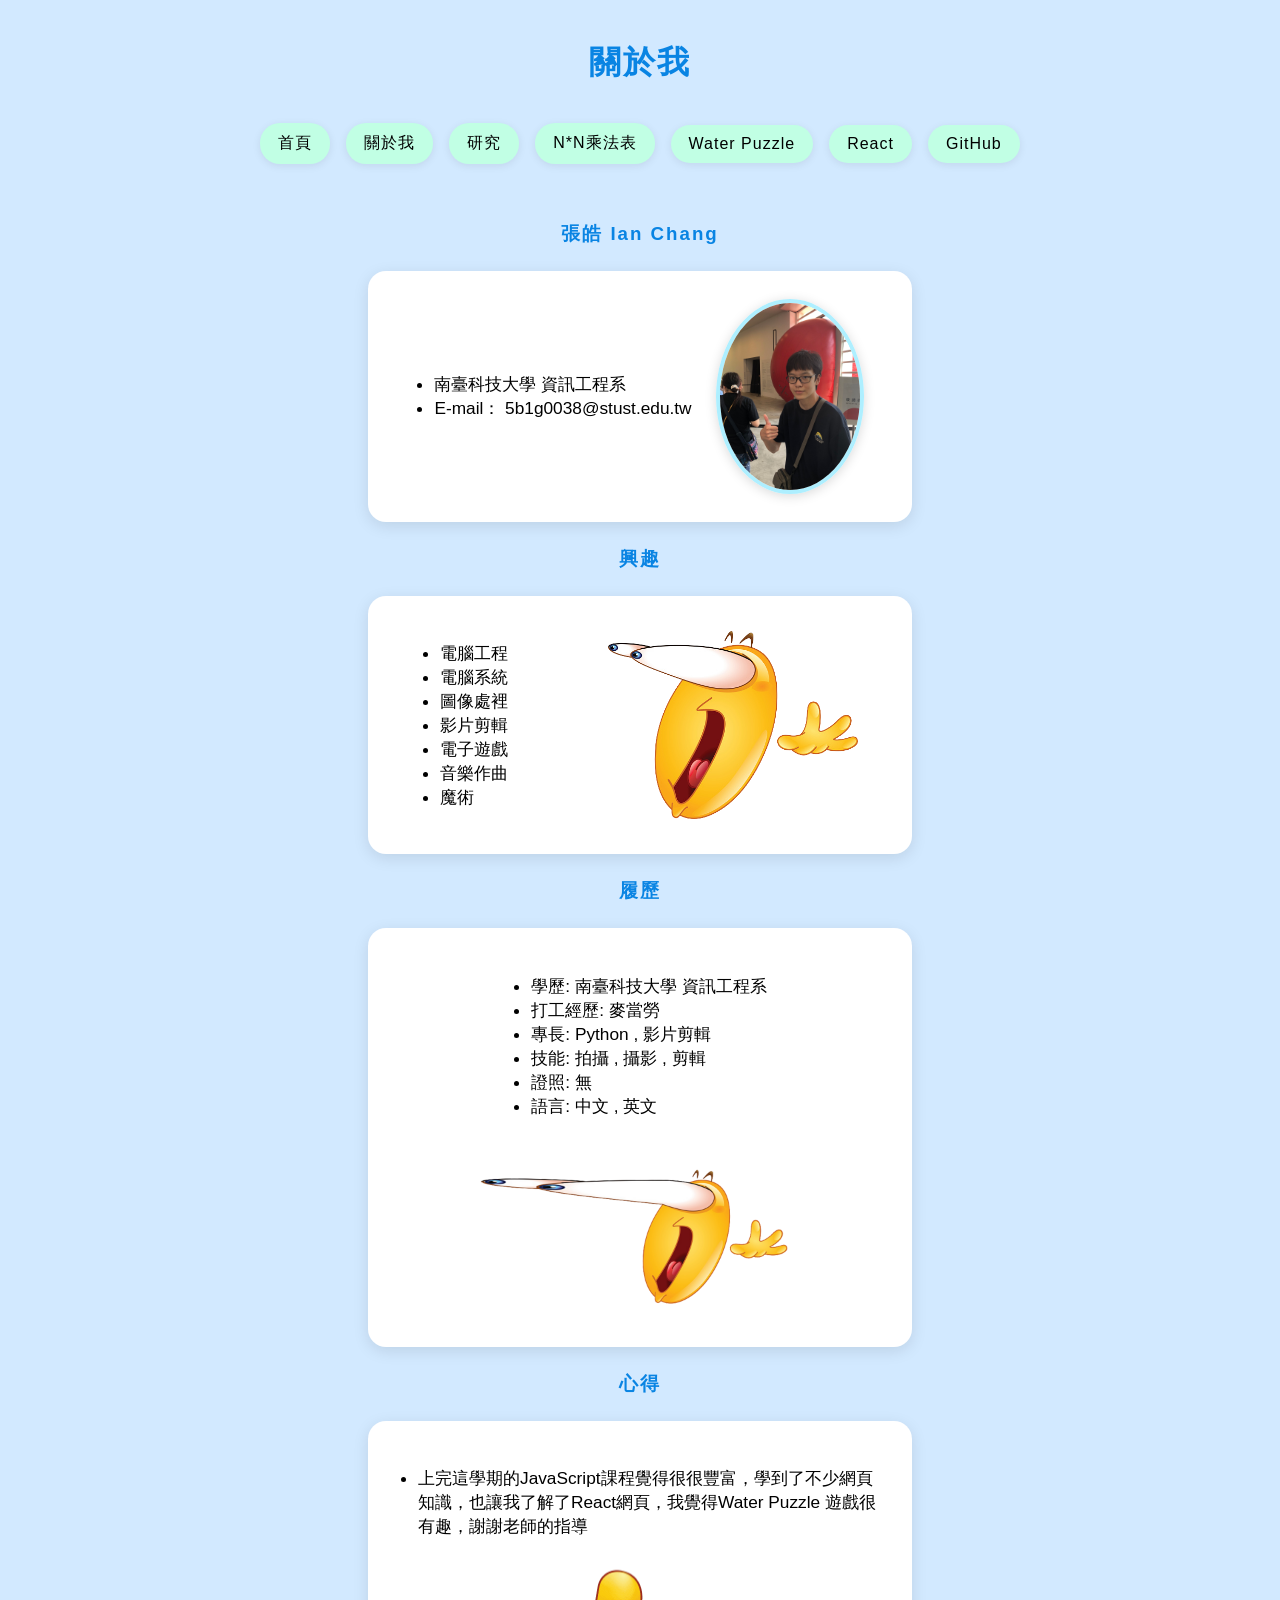
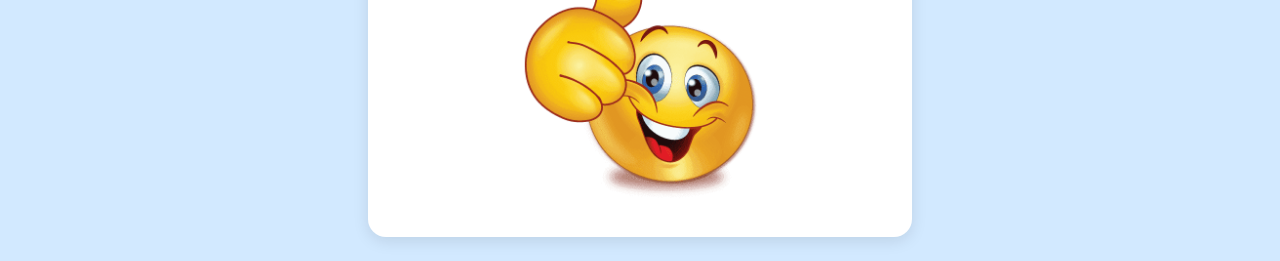
==== about.html @ 7ba42ba7 "omg" ====
<!DOCTYPE html>
<html lang="en">

<head>
    <meta charset="UTF-8">
    <meta name="viewport" content="width=device-width, initial-scale=1.0">
    <title>關於張皓</title>
    <link rel="stylesheet" href="style/style.css">
    <link rel="icon" href="img/user.png" type="image/png">
    <style>
        body{
            background-color: #D2E9FF;
        }
        table, td { border: none; }
    </style>
</head>

<body>
    <div class="center">
        <h1>關於我</h1>
    </div>
    <div class="center">
        <a href="index.html">首頁</a>
        <a href="about.html">關於我</a>
        <a href="research.html">研究</a>
        <a href="homework.html">N*N乘法表</a>
        <a href="https://hawhawian.github.io/IanWaterPuzzle/">Water Puzzle</a>
        <a href="https://hawhawian.github.io/ian-react-app/">React</a>
        <a href="https://github.com/hawhawian">GitHub</a>
    </div>
    <br>
    <div>
        <h3>張皓 Ian Chang</h3>
    </div>
    <div class="info-card">
        <div class="info-flex">
            <ul>
                <li>南臺科技大學 資訊工程系</li>
                <li>E-mail： 5b1g0038@stust.edu.tw</li>
            </ul>
            <img src="img/ian.JPG" alt="張皓" width="140px" class="avatar" />
        </div>
    </div>
    <div>
        <h3>興趣</h3>
    </div>
    <div class="interest-card">
        <div class="info-flex">
            <ul>
                <li>電腦工程</li>
                <li>電腦系統</li>
                <li>圖像處裡</li>
                <li>影片剪輯</li>
                <li>電子遊戲</li>
                <li>音樂作曲</li>
                <li>魔術</li>
            </ul>
            <img src="img/omg.PNG" alt="OMG" width="250px" style="margin-left:100px;" />
        </div>
    </div>
    <div>
        <h3>履歷</h3>
    </div>
    <div class="interest-card">
        <div class="info-flex">
            <ul>
                <li>學歷: 南臺科技大學 資訊工程系</li>
                <li>打工經歷: 麥當勞</li>
                <li>專長: Python , 影片剪輯</li>
                <li>技能: 拍攝 , 攝影 , 剪輯</li>
                <li>證照: 無</li>
                <li>語言: 中文 , 英文</li>
            </ul>
        </div>
        <div style="text-align:center;">
            <img src="img/omfg.PNG" alt="OMFG" width="320px" />
        </div>
    </div>
    <div>
        <h3>心得</h3>
    </div>
    <div class="info-card">
        <div class="info-flex">
            <ul>
                <li>上完這學期的JavaScript課程覺得很很豐富，學到了不少網頁知識，也讓我了解了React網頁，我覺得Water Puzzle 遊戲很有趣，謝謝老師的指導</li>
            </ul>
        </div>
        <div style="text-align:center;">
            <img src="img/great.PNG" alt="Great" width="250px" />
        </div>
    </div>
</body>

</html>
---- style/style.css ----
body{
    background-color: #D2E9FF;
    font-family: 'Segoe UI', '微軟正黑體', Arial, sans-serif;
    margin: 0;
    padding: 0;
}
a{
    color: #333;
    background: #C1FFE4;
    text-decoration: none;
    padding: 10px 18px;
    margin: 0 8px;
    border-radius: 20px;
    border: none;
    box-shadow: 0 2px 8px rgba(0,0,0,0.08);
    transition: background 0.3s, color 0.3s, transform 0.2s;
    font-weight: 500;
    letter-spacing: 1px;
    display: inline-block;
}
a:hover, a:focus {
    background: #00b894;
    color: #fff;
    transform: translateY(-2px) scale(1.05);
}
a:link{
    color:black;
}
.center {
    display: flex;
    justify-content: center;
    align-items: center;
    margin-top: 20px;
    margin-bottom: 20px;
}
.card, .info-card, .interest-card, #myresearch, #myId {
    background: #fff;
    border-radius: 18px;
    box-shadow: 0 4px 16px rgba(0,0,0,0.10);
    padding: 28px 32px;
    margin: 24px auto;
    width: 480px;
    max-width: 95vw;
}
.info-flex {
    display: flex;
    align-items: center;
    justify-content: center;
}
.avatar {
    border-radius: 50%;
    box-shadow: 0 2px 12px rgba(0,0,0,0.15);
    border: 4px solid #aeefff;
    margin-left: 24px;
}
h1, h3 {
    text-align: center;
    color: #0984e3;
    letter-spacing: 2px;
    margin-bottom: 18px;
}
ul {
    font-size: 1.08em;
    padding-left: 18px;
}
input[type="number"], input[type="button"] {
    padding: 8px 12px;
    border-radius: 8px;
    border: 1px solid #aeefff;
    margin: 0 6px;
    font-size: 1em;
    outline: none;
    transition: border 0.2s;
}
input[type="number"]:focus {
    border: 1.5px solid #0984e3;
}
input[type="button"] {
    background: #aeefff;
    color: #333;
    font-weight: 500;
    cursor: pointer;
    border: none;
    transition: background 0.3s, color 0.3s;
}
input[type="button"]:hover {
    background: #00b894;
    color: #fff;
}
@media (max-width: 600px) {
    .card, .info-card, .interest-card, #myresearch, #myId { width: 98vw; padding: 12px 4vw;}
    .info-flex { flex-direction: column; }
    .avatar { margin: 18px 0 0 0; width: 120px !important; }
    .center { flex-direction: column; }
}
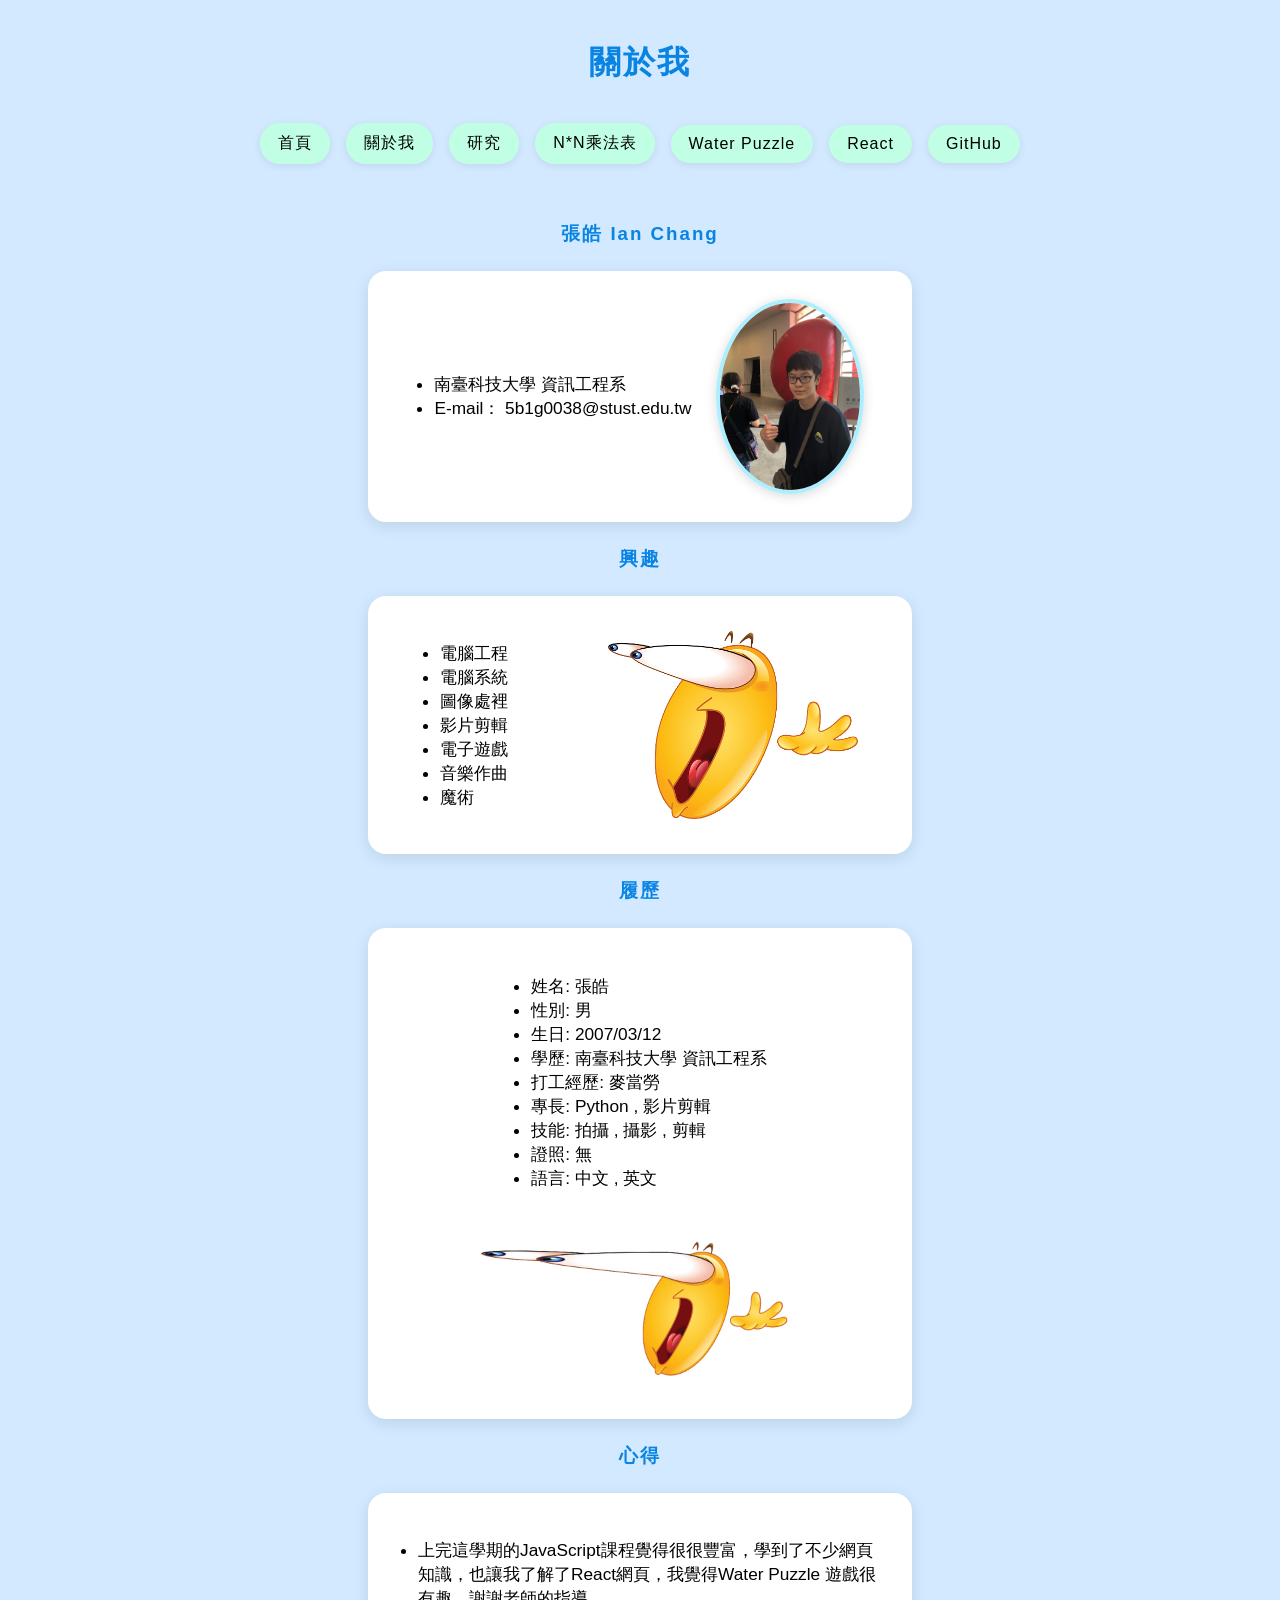
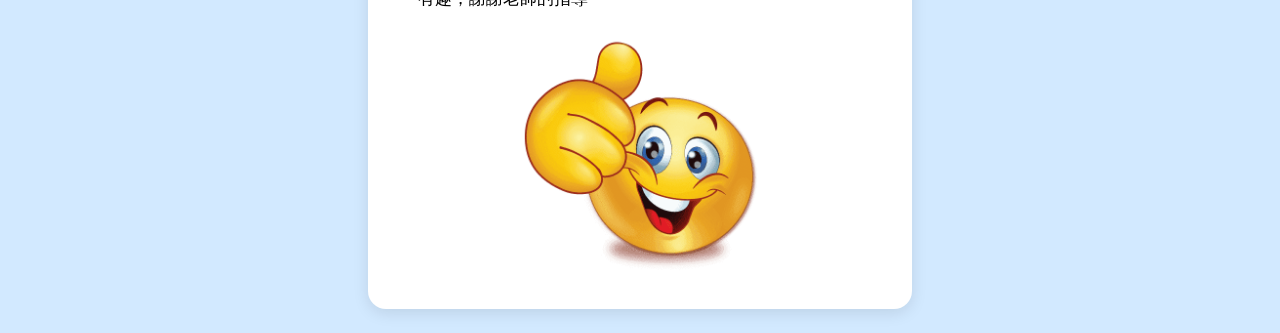
==== commit 427b7ef2: "info" ====
--- a/about.html
+++ b/about.html
@@ -64,6 +64,9 @@
     <div class="interest-card">
         <div class="info-flex">
             <ul>
+                <li>姓名: 張皓</li>
+                <li>性別: 男</li>
+                <li>生日: 2007/03/12</li>
                 <li>學歷: 南臺科技大學 資訊工程系</li>
                 <li>打工經歷: 麥當勞</li>
                 <li>專長: Python , 影片剪輯</li>
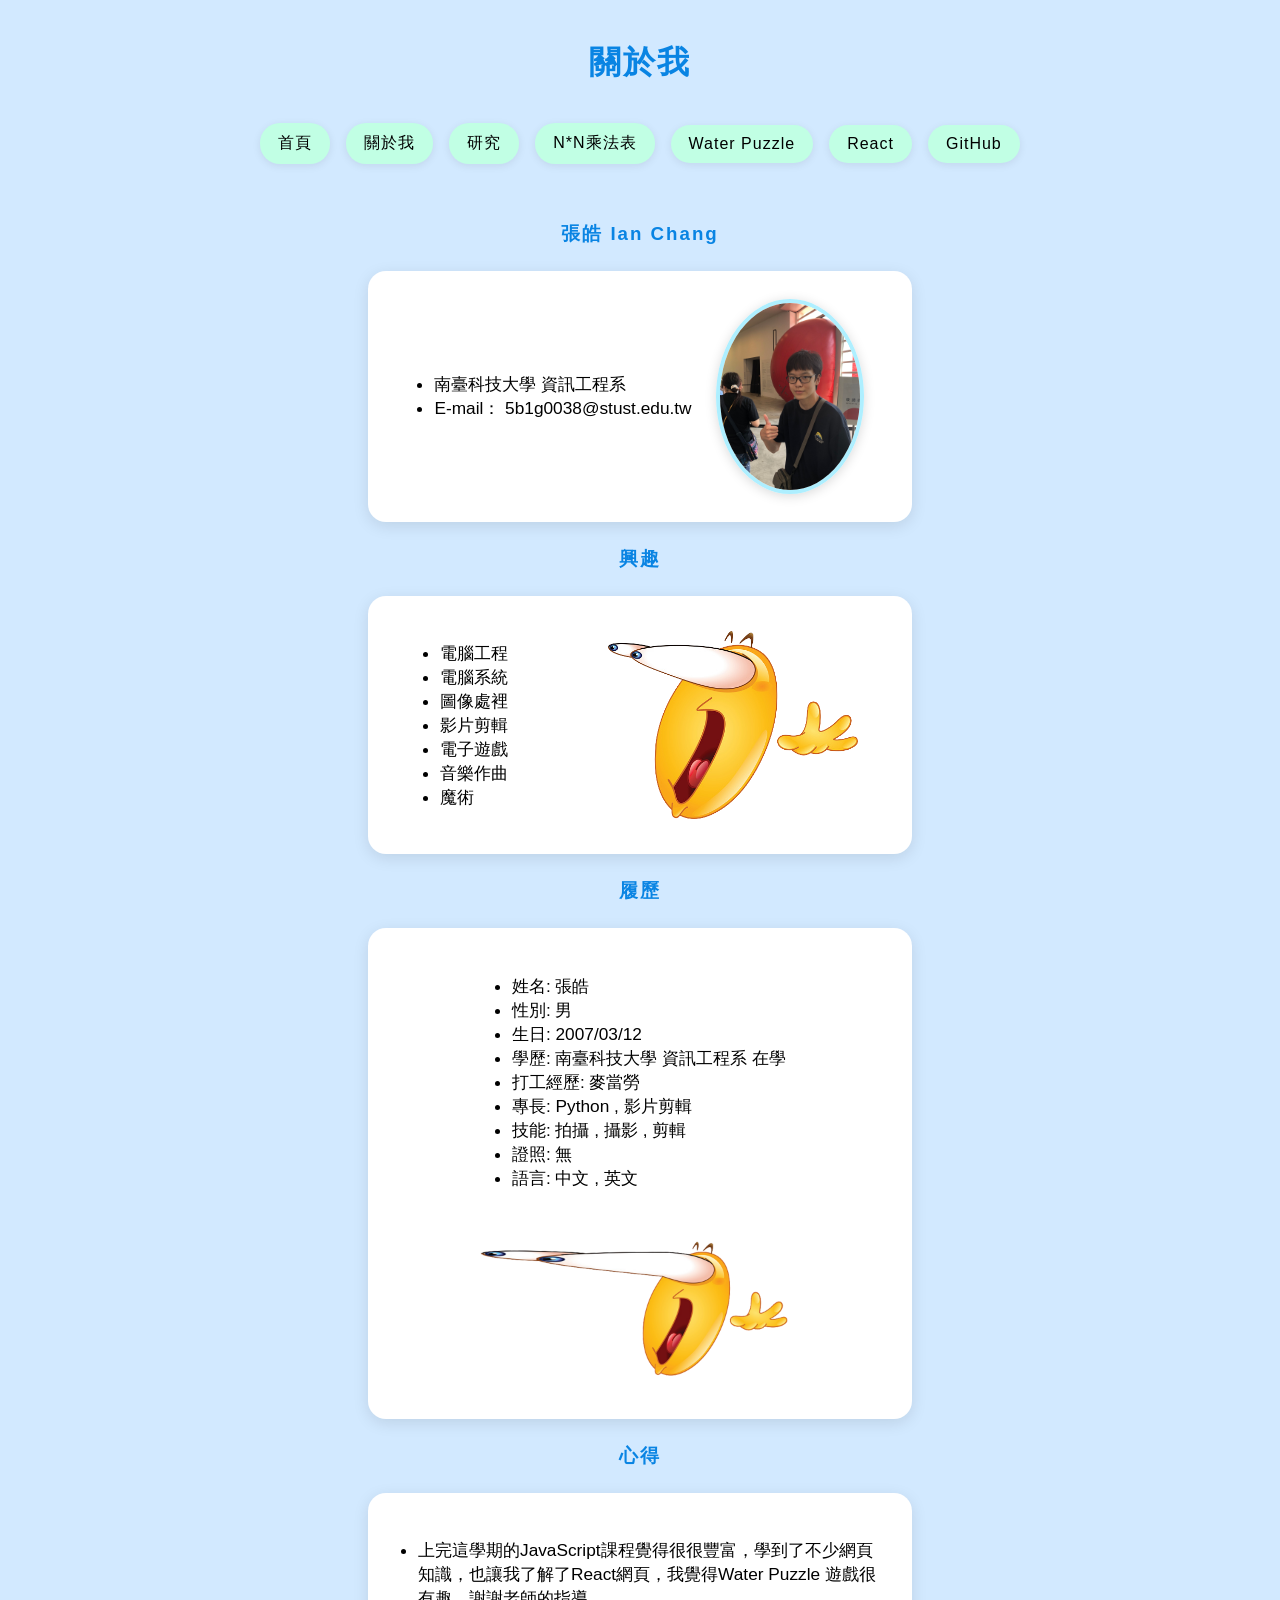
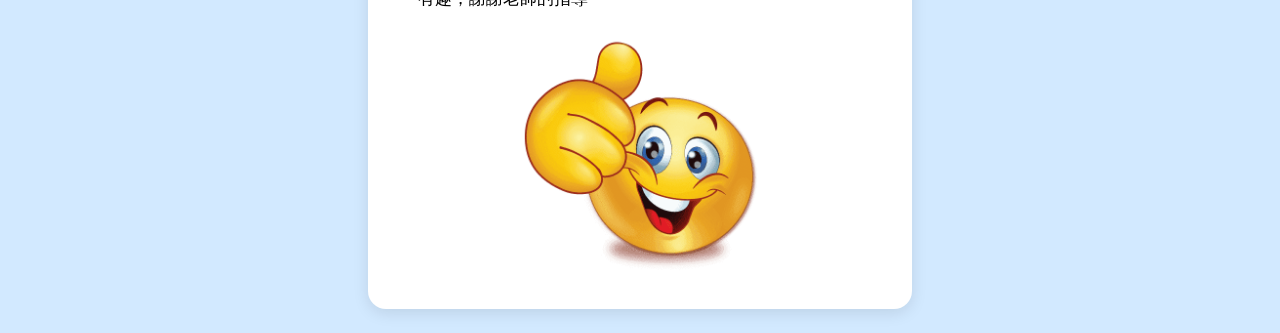
==== commit bd2bbd9e: "fix" ====
--- a/about.html
+++ b/about.html
@@ -67,7 +67,7 @@
                 <li>姓名: 張皓</li>
                 <li>性別: 男</li>
                 <li>生日: 2007/03/12</li>
-                <li>學歷: 南臺科技大學 資訊工程系</li>
+                <li>學歷: 南臺科技大學 資訊工程系 在學</li>
                 <li>打工經歷: 麥當勞</li>
                 <li>專長: Python , 影片剪輯</li>
                 <li>技能: 拍攝 , 攝影 , 剪輯</li>
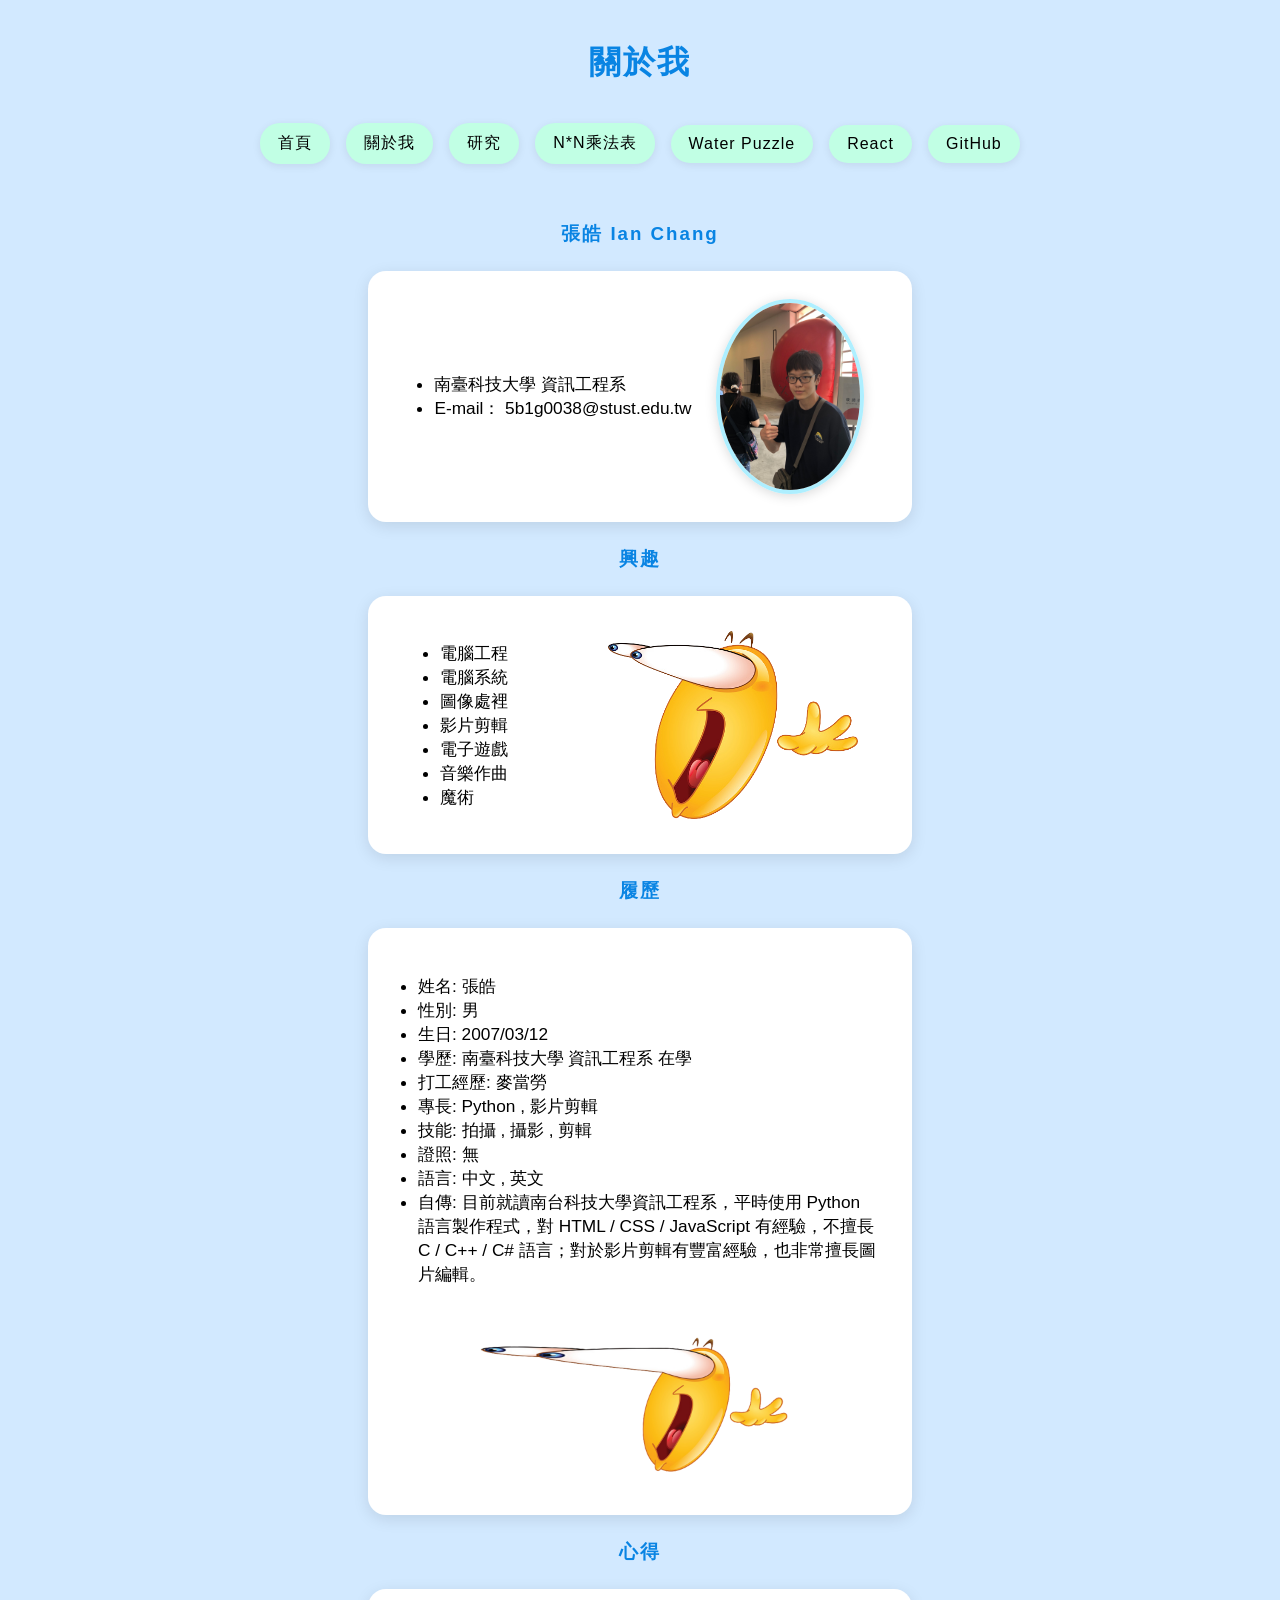
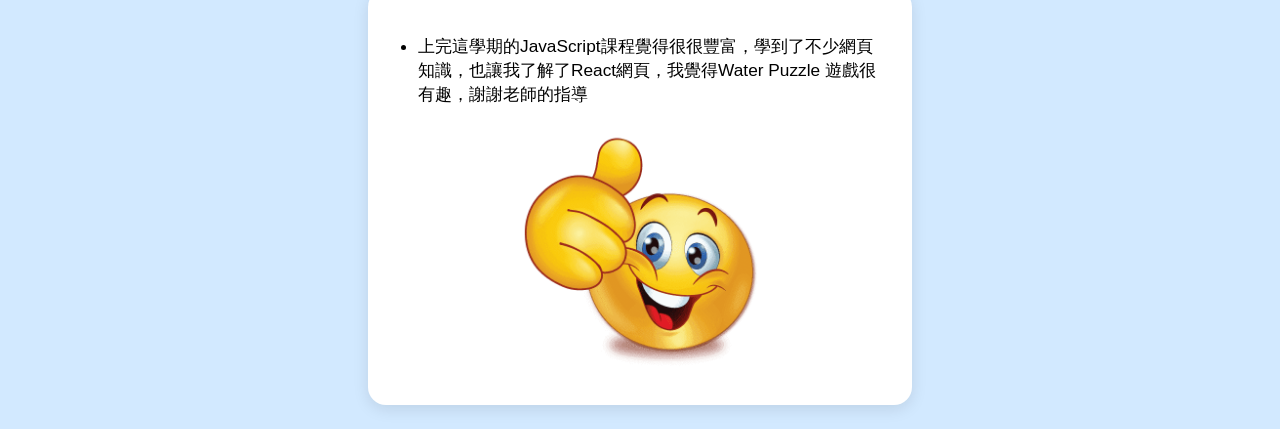
==== commit e36ab71b: "aboutme" ====
--- a/about.html
+++ b/about.html
@@ -73,6 +73,7 @@
                 <li>技能: 拍攝 , 攝影 , 剪輯</li>
                 <li>證照: 無</li>
                 <li>語言: 中文 , 英文</li>
+                <li>自傳: 目前就讀南台科技大學資訊工程系，平時使用 Python 語言製作程式，對 HTML / CSS / JavaScript 有經驗，不擅長 C / C++ / C# 語言；對於影片剪輯有豐富經驗，也非常擅長圖片編輯。</li>
             </ul>
         </div>
         <div style="text-align:center;">
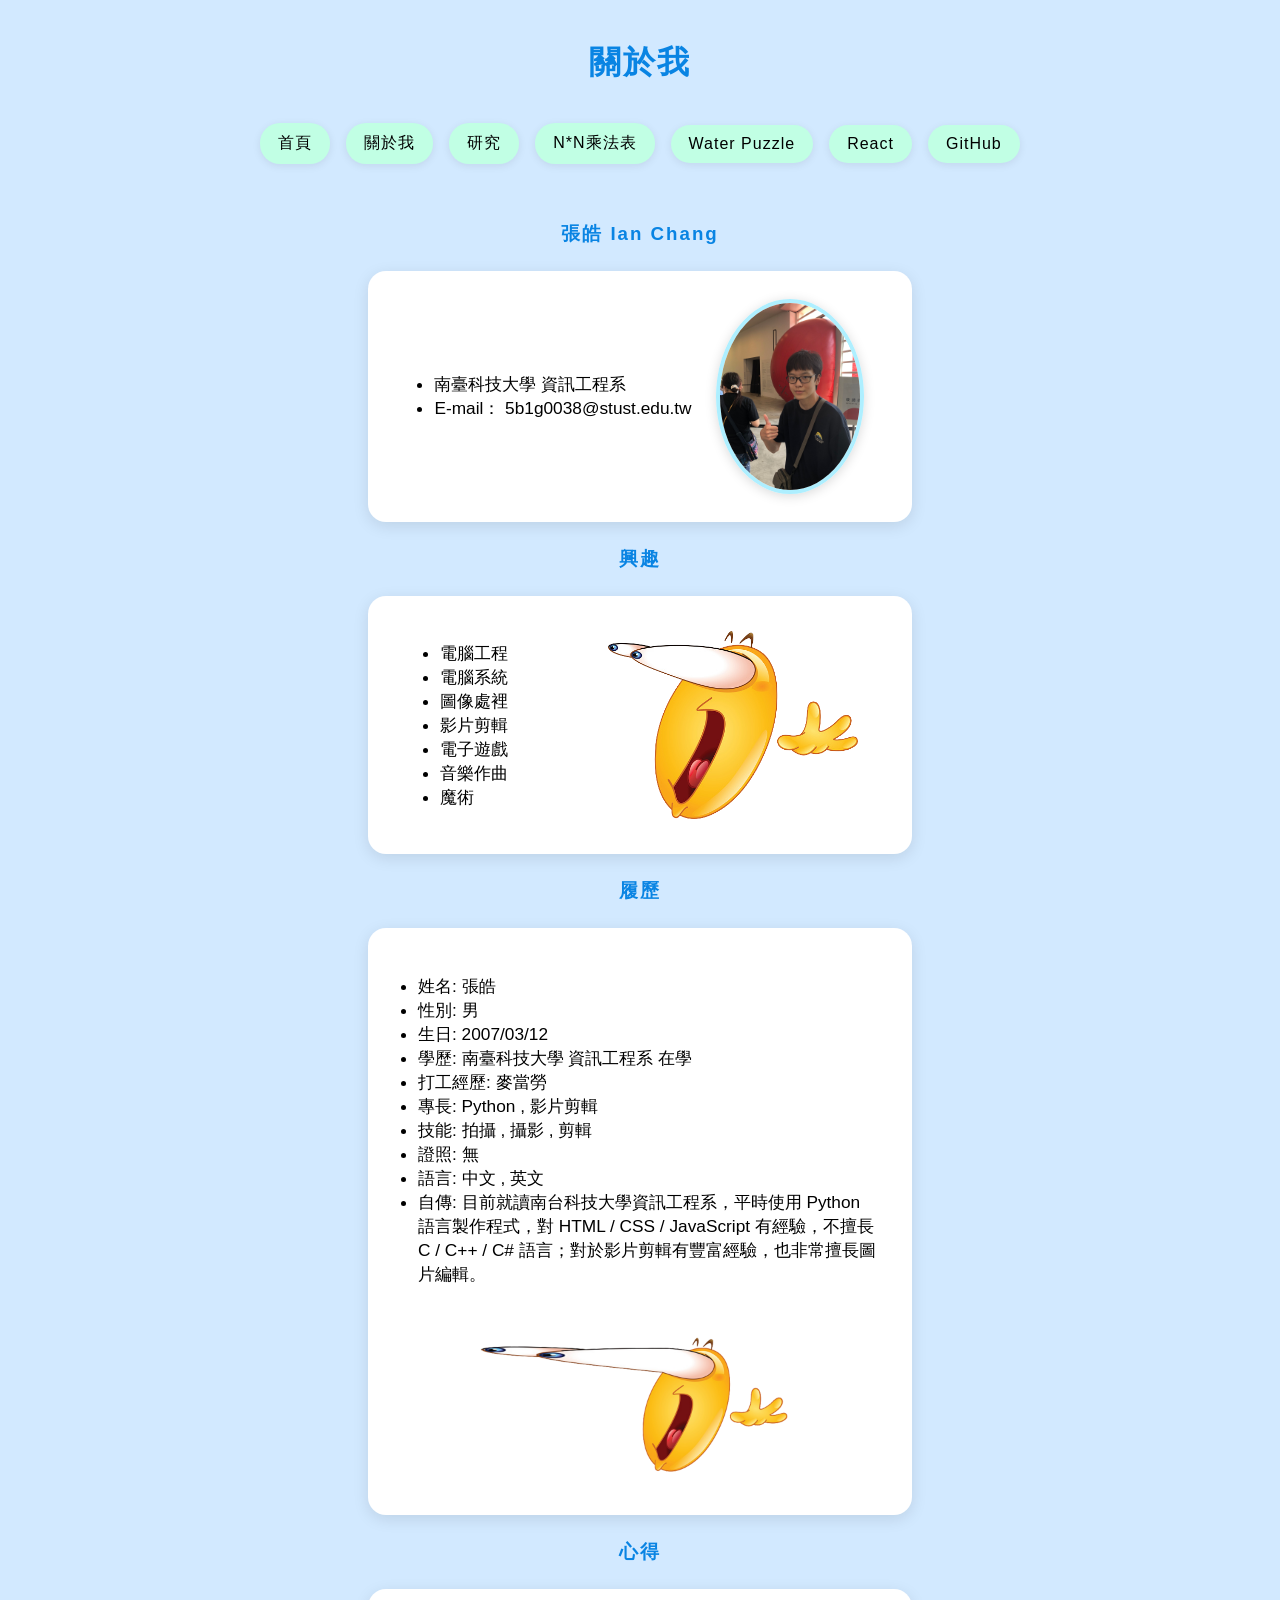
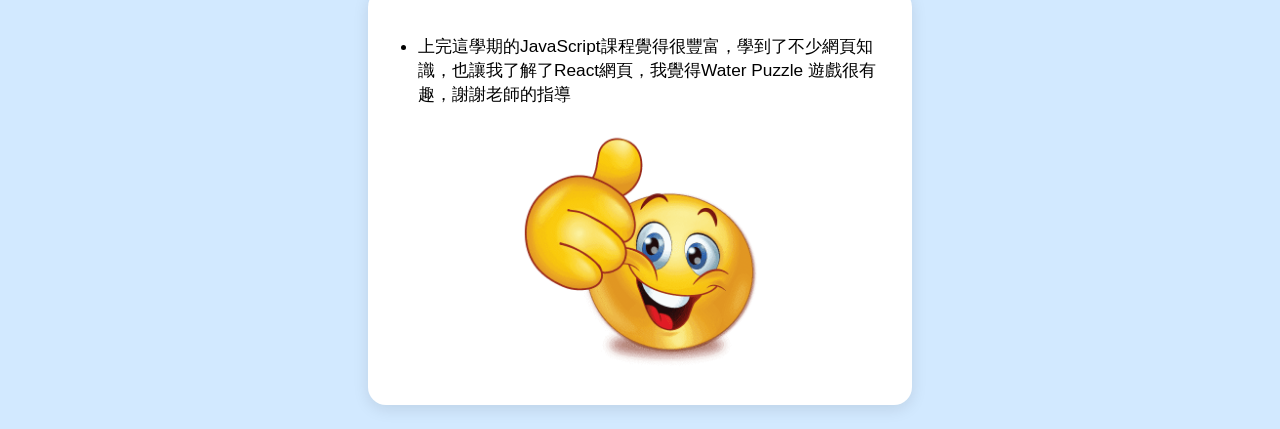
==== commit 6a0c80fe: "j" ====
--- a/about.html
+++ b/about.html
@@ -86,7 +86,7 @@
     <div class="info-card">
         <div class="info-flex">
             <ul>
-                <li>上完這學期的JavaScript課程覺得很很豐富，學到了不少網頁知識，也讓我了解了React網頁，我覺得Water Puzzle 遊戲很有趣，謝謝老師的指導</li>
+                <li>上完這學期的JavaScript課程覺得很豐富，學到了不少網頁知識，也讓我了解了React網頁，我覺得Water Puzzle 遊戲很有趣，謝謝老師的指導</li>
             </ul>
         </div>
         <div style="text-align:center;">
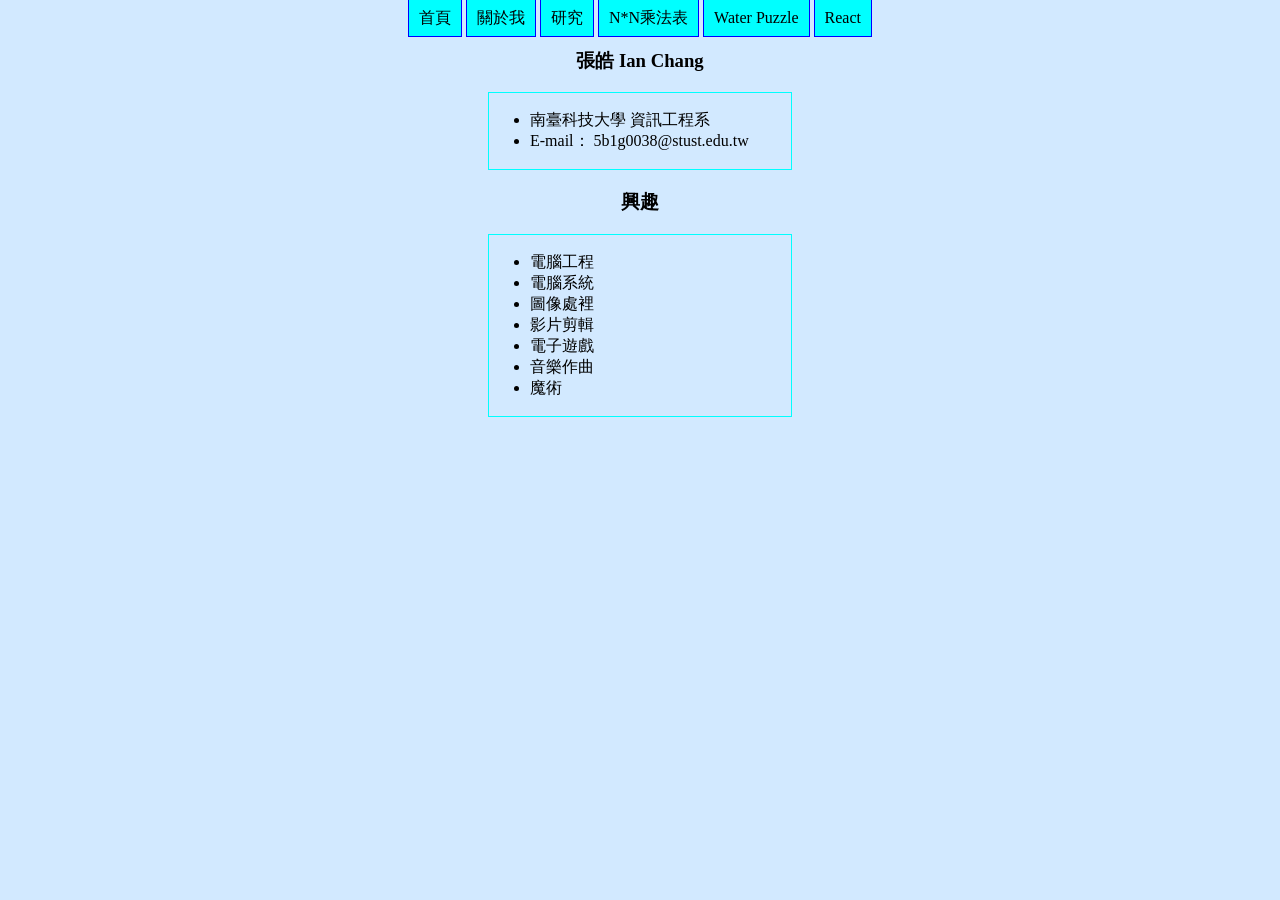
==== commit bf7797f3: "Merge 71f8b2414a35d0ff175522ac4cd9a4c505b097ef into b51da5f604c4869b4c500e04fe467598bc324c8d" ====
--- a/about.html
+++ b/about.html
@@ -11,88 +11,59 @@
         body{
             background-color: #D2E9FF;
         }
-        table, td { border: none; }
+        table {
+            border: 1px solid aqua;
+            border-collapse: collapse;
+        }
+
+        td {
+            margin: 10px;
+        }
     </style>
-</head>
 
 <body>
-    <div class="center">
-        <h1>關於我</h1>
-    </div>
-    <div class="center">
+    <center>
         <a href="index.html">首頁</a>
-        <a href="about.html">關於我</a>
-        <a href="research.html">研究</a>
-        <a href="homework.html">N*N乘法表</a>
-        <a href="https://hawhawian.github.io/IanWaterPuzzle/">Water Puzzle</a>
-        <a href="https://hawhawian.github.io/ian-react-app/">React</a>
-        <a href="https://github.com/hawhawian">GitHub</a>
-    </div>
-    <br>
-    <div>
+    <a href="about.html">關於我</a>
+    <a href="research.html">研究</a>
+    <a href="homework.html">N*N乘法表</a>
+    <a href="https://hawhawian.github.io/IanWaterPuzzle/">Water Puzzle</a>
+    <a href="https://hawhawian.github.io/ian-react-app/">React</a>
+</center>
+    <center>
         <h3>張皓 Ian Chang</h3>
-    </div>
-    <div class="info-card">
-        <div class="info-flex">
-            <ul>
-                <li>南臺科技大學 資訊工程系</li>
-                <li>E-mail： 5b1g0038@stust.edu.tw</li>
-            </ul>
-            <img src="img/ian.JPG" alt="張皓" width="140px" class="avatar" />
-        </div>
-    </div>
-    <div>
+    </center>
+    <center>
+        <table>
+            <tr>
+            <td width="300px">
+                <ul>
+                    <li>南臺科技大學 資訊工程系</li>
+                    <li>E-mail： 5b1g0038@stust.edu.tw</li>
+                </ul>
+            </td>
+        </tr>
+    </table>
+    </center><center>
         <h3>興趣</h3>
-    </div>
-    <div class="interest-card">
-        <div class="info-flex">
-            <ul>
-                <li>電腦工程</li>
-                <li>電腦系統</li>
-                <li>圖像處裡</li>
-                <li>影片剪輯</li>
-                <li>電子遊戲</li>
-                <li>音樂作曲</li>
-                <li>魔術</li>
-            </ul>
-            <img src="img/omg.PNG" alt="OMG" width="250px" style="margin-left:100px;" />
-        </div>
-    </div>
-    <div>
-        <h3>履歷</h3>
-    </div>
-    <div class="interest-card">
-        <div class="info-flex">
-            <ul>
-                <li>姓名: 張皓</li>
-                <li>性別: 男</li>
-                <li>生日: 2007/03/12</li>
-                <li>學歷: 南臺科技大學 資訊工程系 在學</li>
-                <li>打工經歷: 麥當勞</li>
-                <li>專長: Python , 影片剪輯</li>
-                <li>技能: 拍攝 , 攝影 , 剪輯</li>
-                <li>證照: 無</li>
-                <li>語言: 中文 , 英文</li>
-                <li>自傳: 目前就讀南台科技大學資訊工程系，平時使用 Python 語言製作程式，對 HTML / CSS / JavaScript 有經驗，不擅長 C / C++ / C# 語言；對於影片剪輯有豐富經驗，也非常擅長圖片編輯。</li>
-            </ul>
-        </div>
-        <div style="text-align:center;">
-            <img src="img/omfg.PNG" alt="OMFG" width="320px" />
-        </div>
-    </div>
-    <div>
-        <h3>心得</h3>
-    </div>
-    <div class="info-card">
-        <div class="info-flex">
-            <ul>
-                <li>上完這學期的JavaScript課程覺得很豐富，學到了不少網頁知識，也讓我了解了React網頁，我覺得Water Puzzle 遊戲很有趣，謝謝老師的指導</li>
-            </ul>
-        </div>
-        <div style="text-align:center;">
-            <img src="img/great.PNG" alt="Great" width="250px" />
-        </div>
-    </div>
+    </center>
+    <center>
+        <table>
+            <tr>
+            <td width="300px">
+                <ul>
+                    <li>電腦工程</li>
+                    <li>電腦系統</li>
+                    <li>圖像處裡</li>
+                    <li>影片剪輯</li>
+                    <li>電子遊戲</li>
+                    <li>音樂作曲</li>
+                    <li>魔術</li>
+                </ul>
+            </td>
+        </tr>
+    </table>
+    </center>
 </body>
 
 </html>
--- a/style/style.css
+++ b/style/style.css
@@ -1,95 +1,26 @@
 body{
     background-color: #D2E9FF;
-    font-family: 'Segoe UI', '微軟正黑體', Arial, sans-serif;
-    margin: 0;
-    padding: 0;
 }
 a{
-    color: #333;
-    background: #C1FFE4;
+    color: gray;
+    background-color: aqua;
     text-decoration: none;
-    padding: 10px 18px;
-    margin: 0 8px;
-    border-radius: 20px;
-    border: none;
-    box-shadow: 0 2px 8px rgba(0,0,0,0.08);
-    transition: background 0.3s, color 0.3s, transform 0.2s;
-    font-weight: 500;
-    letter-spacing: 1px;
-    display: inline-block;
-}
-a:hover, a:focus {
-    background: #00b894;
-    color: #fff;
-    transform: translateY(-2px) scale(1.05);
+    padding: 10px;
+    border: 1px solid blue;
 }
 a:link{
     color:black;
 }
-.center {
-    display: flex;
-    justify-content: center;
-    align-items: center;
-    margin-top: 20px;
-    margin-bottom: 20px;
-}
-.card, .info-card, .interest-card, #myresearch, #myId {
-    background: #fff;
-    border-radius: 18px;
-    box-shadow: 0 4px 16px rgba(0,0,0,0.10);
-    padding: 28px 32px;
-    margin: 24px auto;
-    width: 480px;
-    max-width: 95vw;
-}
-.info-flex {
-    display: flex;
-    align-items: center;
-    justify-content: center;
-}
-.avatar {
-    border-radius: 50%;
-    box-shadow: 0 2px 12px rgba(0,0,0,0.15);
-    border: 4px solid #aeefff;
-    margin-left: 24px;
-}
-h1, h3 {
+
+.selfDestruct {
+    display: inline-block;
+    padding: 15px 30px; 
+    background-color:red;
+    color: white;
+    font-size: 20px;
+    font-weight: bold;
     text-align: center;
-    color: #0984e3;
-    letter-spacing: 2px;
-    margin-bottom: 18px;
-}
-ul {
-    font-size: 1.08em;
-    padding-left: 18px;
-}
-input[type="number"], input[type="button"] {
-    padding: 8px 12px;
-    border-radius: 8px;
-    border: 1px solid #aeefff;
-    margin: 0 6px;
-    font-size: 1em;
-    outline: none;
-    transition: border 0.2s;
-}
-input[type="number"]:focus {
-    border: 1.5px solid #0984e3;
-}
-input[type="button"] {
-    background: #aeefff;
-    color: #333;
-    font-weight: 500;
-    cursor: pointer;
-    border: none;
-    transition: background 0.3s, color 0.3s;
-}
-input[type="button"]:hover {
-    background: #00b894;
-    color: #fff;
-}
-@media (max-width: 600px) {
-    .card, .info-card, .interest-card, #myresearch, #myId { width: 98vw; padding: 12px 4vw;}
-    .info-flex { flex-direction: column; }
-    .avatar { margin: 18px 0 0 0; width: 120px !important; }
-    .center { flex-direction: column; }
+    text-decoration: none;
+    border-radius: 5px;
+    transition: background-color 0.3s ease;
 }
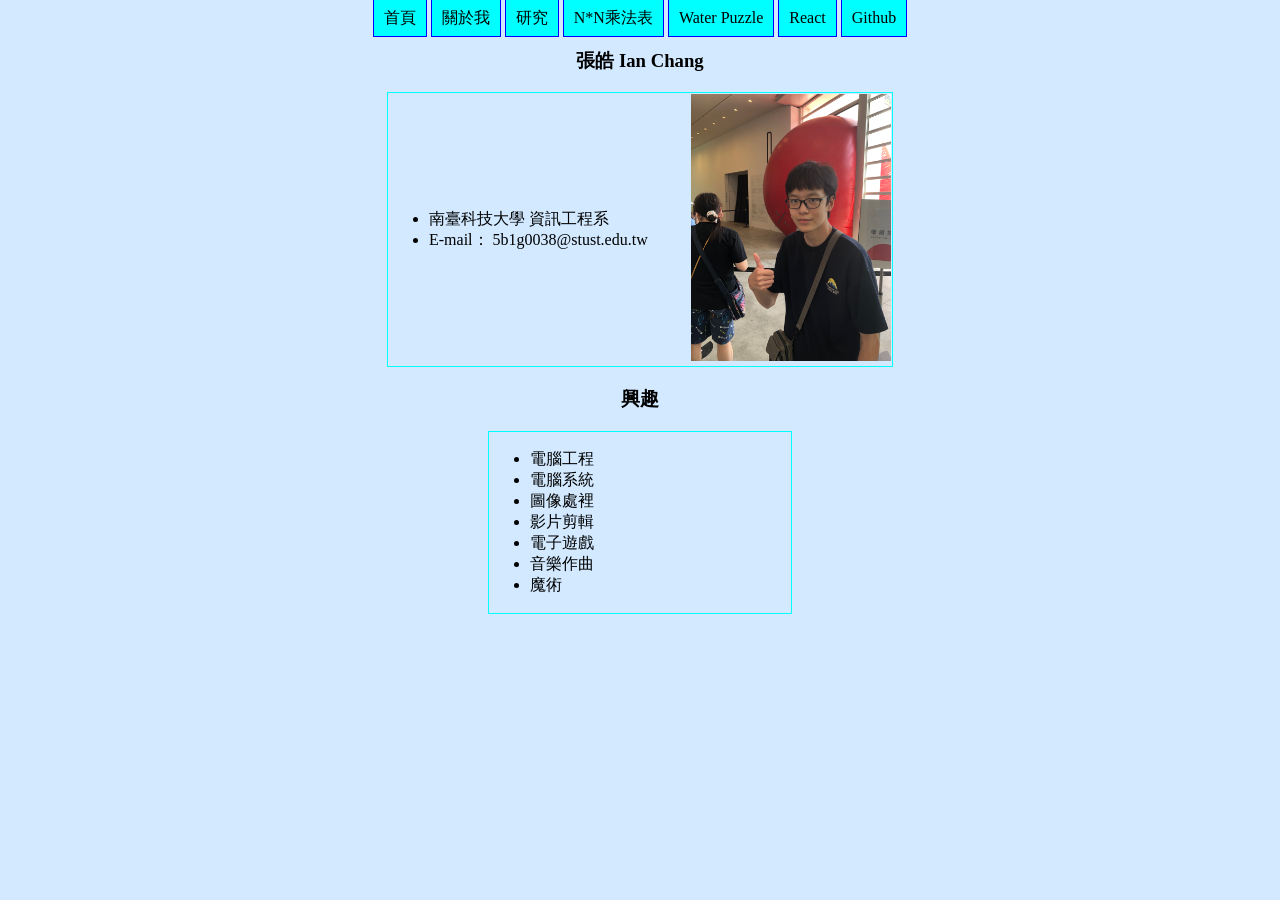
==== commit e44760d3: "Merge 963eb8c71241ae4e60c8614caf726319ec2dff60 into 659070e2da00bdbd9a8128cdd171228aca64bb13" ====
--- a/about.html
+++ b/about.html
@@ -14,42 +14,46 @@
         table {
             border: 1px solid aqua;
             border-collapse: collapse;
+            margin: 0 auto; 
         }
 
         td {
             margin: 10px;
         }
     </style>
+</head>
 
 <body>
-    <center>
+    <div class="center">
         <a href="index.html">首頁</a>
-    <a href="about.html">關於我</a>
-    <a href="research.html">研究</a>
-    <a href="homework.html">N*N乘法表</a>
-    <a href="https://hawhawian.github.io/IanWaterPuzzle/">Water Puzzle</a>
-    <a href="https://hawhawian.github.io/ian-react-app/">React</a>
-</center>
-    <center>
+        <a href="about.html">關於我</a>
+        <a href="research.html">研究</a>
+        <a href="homework.html">N*N乘法表</a>
+        <a href="https://hawhawian.github.io/IanWaterPuzzle/">Water Puzzle</a>
+        <a href="https://hawhawian.github.io/ian-react-app/">React</a>
+        <a href="https://github.com/hawhawian">Github</a>
+    </div>
+    <div class="center">
         <h3>張皓 Ian Chang</h3>
-    </center>
-    <center>
-        <table>
-            <tr>
+    </div>
+    <table>
+        <tr>
             <td width="300px">
                 <ul>
                     <li>南臺科技大學 資訊工程系</li>
                     <li>E-mail： 5b1g0038@stust.edu.tw</li>
                 </ul>
+                <td width="200px">
+                <img src="img/ian.JPG" alt="張皓" width="200px" />
+            </td>
             </td>
         </tr>
     </table>
-    </center><center>
+    <div class="center">
         <h3>興趣</h3>
-    </center>
-    <center>
-        <table>
-            <tr>
+    </div>
+    <table>
+        <tr>
             <td width="300px">
                 <ul>
                     <li>電腦工程</li>
@@ -63,7 +67,6 @@
             </td>
         </tr>
     </table>
-    </center>
 </body>
 
 </html>
--- a/style/style.css
+++ b/style/style.css
@@ -11,16 +11,7 @@
 a:link{
     color:black;
 }
-
-.selfDestruct {
-    display: inline-block;
-    padding: 15px 30px; 
-    background-color:red;
-    color: white;
-    font-size: 20px;
-    font-weight: bold;
+.center {
+    display: block;
     text-align: center;
-    text-decoration: none;
-    border-radius: 5px;
-    transition: background-color 0.3s ease;
 }
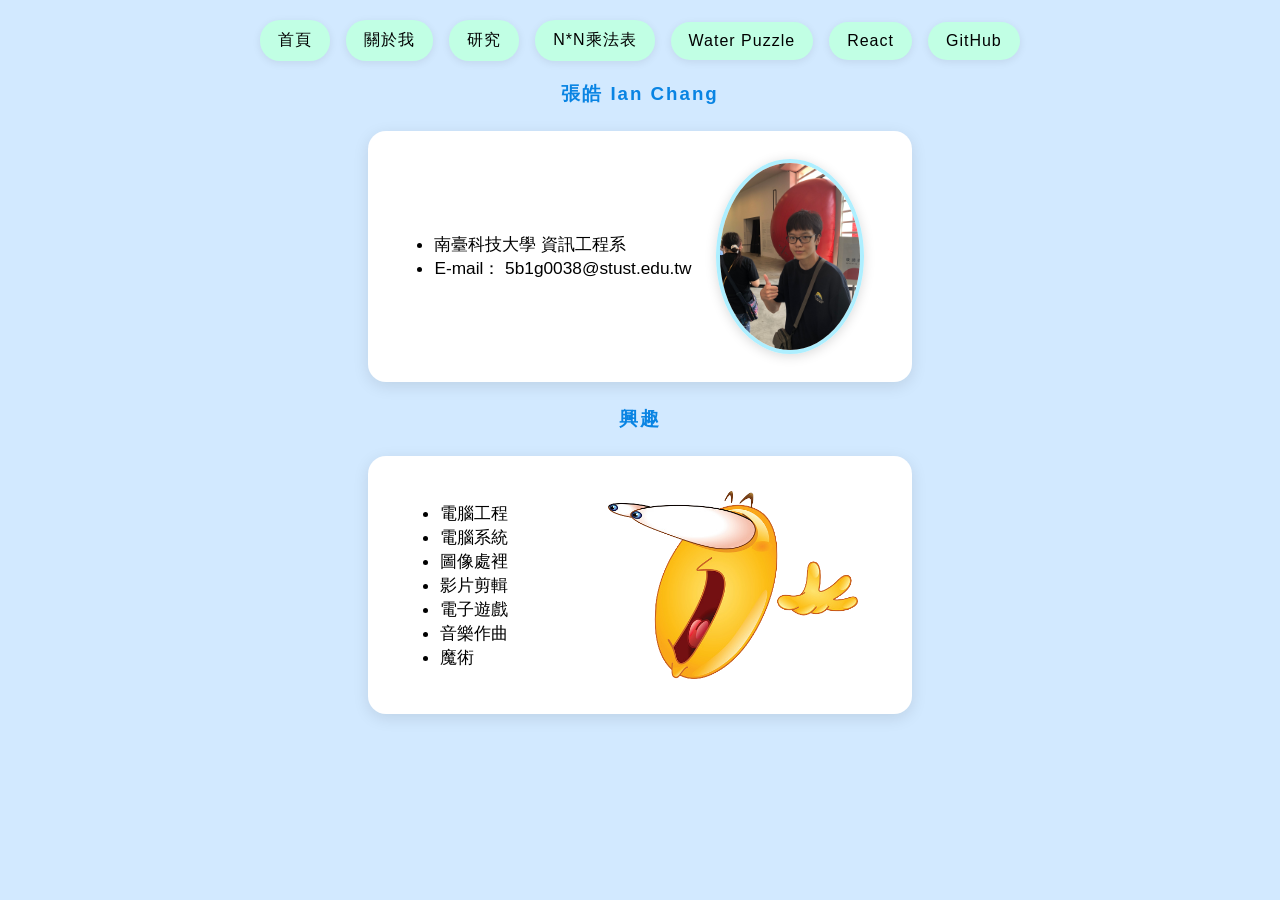
==== commit 6ad6413d: "Merge 0279132fd98be47ded1c32f6258924dc48496eeb into 963eb8c71241ae4e60c8614caf726319ec2dff60" ====
--- a/about.html
+++ b/about.html
@@ -11,15 +11,7 @@
         body{
             background-color: #D2E9FF;
         }
-        table {
-            border: 1px solid aqua;
-            border-collapse: collapse;
-            margin: 0 auto; 
-        }
-
-        td {
-            margin: 10px;
-        }
+        table, td { border: none; }
     </style>
 </head>
 
@@ -31,42 +23,37 @@
         <a href="homework.html">N*N乘法表</a>
         <a href="https://hawhawian.github.io/IanWaterPuzzle/">Water Puzzle</a>
         <a href="https://hawhawian.github.io/ian-react-app/">React</a>
-        <a href="https://github.com/hawhawian">Github</a>
+        <a href="https://github.com/hawhawian">GitHub</a>
     </div>
-    <div class="center">
+    <div>
         <h3>張皓 Ian Chang</h3>
     </div>
-    <table>
-        <tr>
-            <td width="300px">
-                <ul>
-                    <li>南臺科技大學 資訊工程系</li>
-                    <li>E-mail： 5b1g0038@stust.edu.tw</li>
-                </ul>
-                <td width="200px">
-                <img src="img/ian.JPG" alt="張皓" width="200px" />
-            </td>
-            </td>
-        </tr>
-    </table>
-    <div class="center">
+    <div class="info-card">
+        <div class="info-flex">
+            <ul>
+                <li>南臺科技大學 資訊工程系</li>
+                <li>E-mail： 5b1g0038@stust.edu.tw</li>
+            </ul>
+            <img src="img/ian.JPG" alt="張皓" width="140px" class="avatar" />
+        </div>
+    </div>
+    <div>
         <h3>興趣</h3>
     </div>
-    <table>
-        <tr>
-            <td width="300px">
-                <ul>
-                    <li>電腦工程</li>
-                    <li>電腦系統</li>
-                    <li>圖像處裡</li>
-                    <li>影片剪輯</li>
-                    <li>電子遊戲</li>
-                    <li>音樂作曲</li>
-                    <li>魔術</li>
-                </ul>
-            </td>
-        </tr>
-    </table>
+    <div class="interest-card">
+        <div class="info-flex">
+            <ul>
+                <li>電腦工程</li>
+                <li>電腦系統</li>
+                <li>圖像處裡</li>
+                <li>影片剪輯</li>
+                <li>電子遊戲</li>
+                <li>音樂作曲</li>
+                <li>魔術</li>
+            </ul>
+            <img src="img/omg.PNG" alt="OMG" width="250px" style="margin-left:100px;" />
+        </div>
+    </div>
 </body>
 
 </html>
--- a/style/style.css
+++ b/style/style.css
@@ -1,17 +1,95 @@
 body{
     background-color: #D2E9FF;
+    font-family: 'Segoe UI', '微軟正黑體', Arial, sans-serif;
+    margin: 0;
+    padding: 0;
 }
 a{
-    color: gray;
-    background-color: aqua;
+    color: #333;
+    background: #C1FFE4;
     text-decoration: none;
-    padding: 10px;
-    border: 1px solid blue;
+    padding: 10px 18px;
+    margin: 0 8px;
+    border-radius: 20px;
+    border: none;
+    box-shadow: 0 2px 8px rgba(0,0,0,0.08);
+    transition: background 0.3s, color 0.3s, transform 0.2s;
+    font-weight: 500;
+    letter-spacing: 1px;
+    display: inline-block;
+}
+a:hover, a:focus {
+    background: #00b894;
+    color: #fff;
+    transform: translateY(-2px) scale(1.05);
 }
 a:link{
     color:black;
 }
 .center {
-    display: block;
+    display: flex;
+    justify-content: center;
+    align-items: center;
+    margin-top: 20px;
+    margin-bottom: 20px;
+}
+.card, .info-card, .interest-card, #myresearch, #myId {
+    background: #fff;
+    border-radius: 18px;
+    box-shadow: 0 4px 16px rgba(0,0,0,0.10);
+    padding: 28px 32px;
+    margin: 24px auto;
+    width: 480px;
+    max-width: 95vw;
+}
+.info-flex {
+    display: flex;
+    align-items: center;
+    justify-content: center;
+}
+.avatar {
+    border-radius: 50%;
+    box-shadow: 0 2px 12px rgba(0,0,0,0.15);
+    border: 4px solid #aeefff;
+    margin-left: 24px;
+}
+h1, h3 {
     text-align: center;
+    color: #0984e3;
+    letter-spacing: 2px;
+    margin-bottom: 18px;
+}
+ul {
+    font-size: 1.08em;
+    padding-left: 18px;
+}
+input[type="number"], input[type="button"] {
+    padding: 8px 12px;
+    border-radius: 8px;
+    border: 1px solid #aeefff;
+    margin: 0 6px;
+    font-size: 1em;
+    outline: none;
+    transition: border 0.2s;
+}
+input[type="number"]:focus {
+    border: 1.5px solid #0984e3;
+}
+input[type="button"] {
+    background: #aeefff;
+    color: #333;
+    font-weight: 500;
+    cursor: pointer;
+    border: none;
+    transition: background 0.3s, color 0.3s;
+}
+input[type="button"]:hover {
+    background: #00b894;
+    color: #fff;
+}
+@media (max-width: 600px) {
+    .card, .info-card, .interest-card, #myresearch, #myId { width: 98vw; padding: 12px 4vw;}
+    .info-flex { flex-direction: column; }
+    .avatar { margin: 18px 0 0 0; width: 120px !important; }
+    .center { flex-direction: column; }
 }
